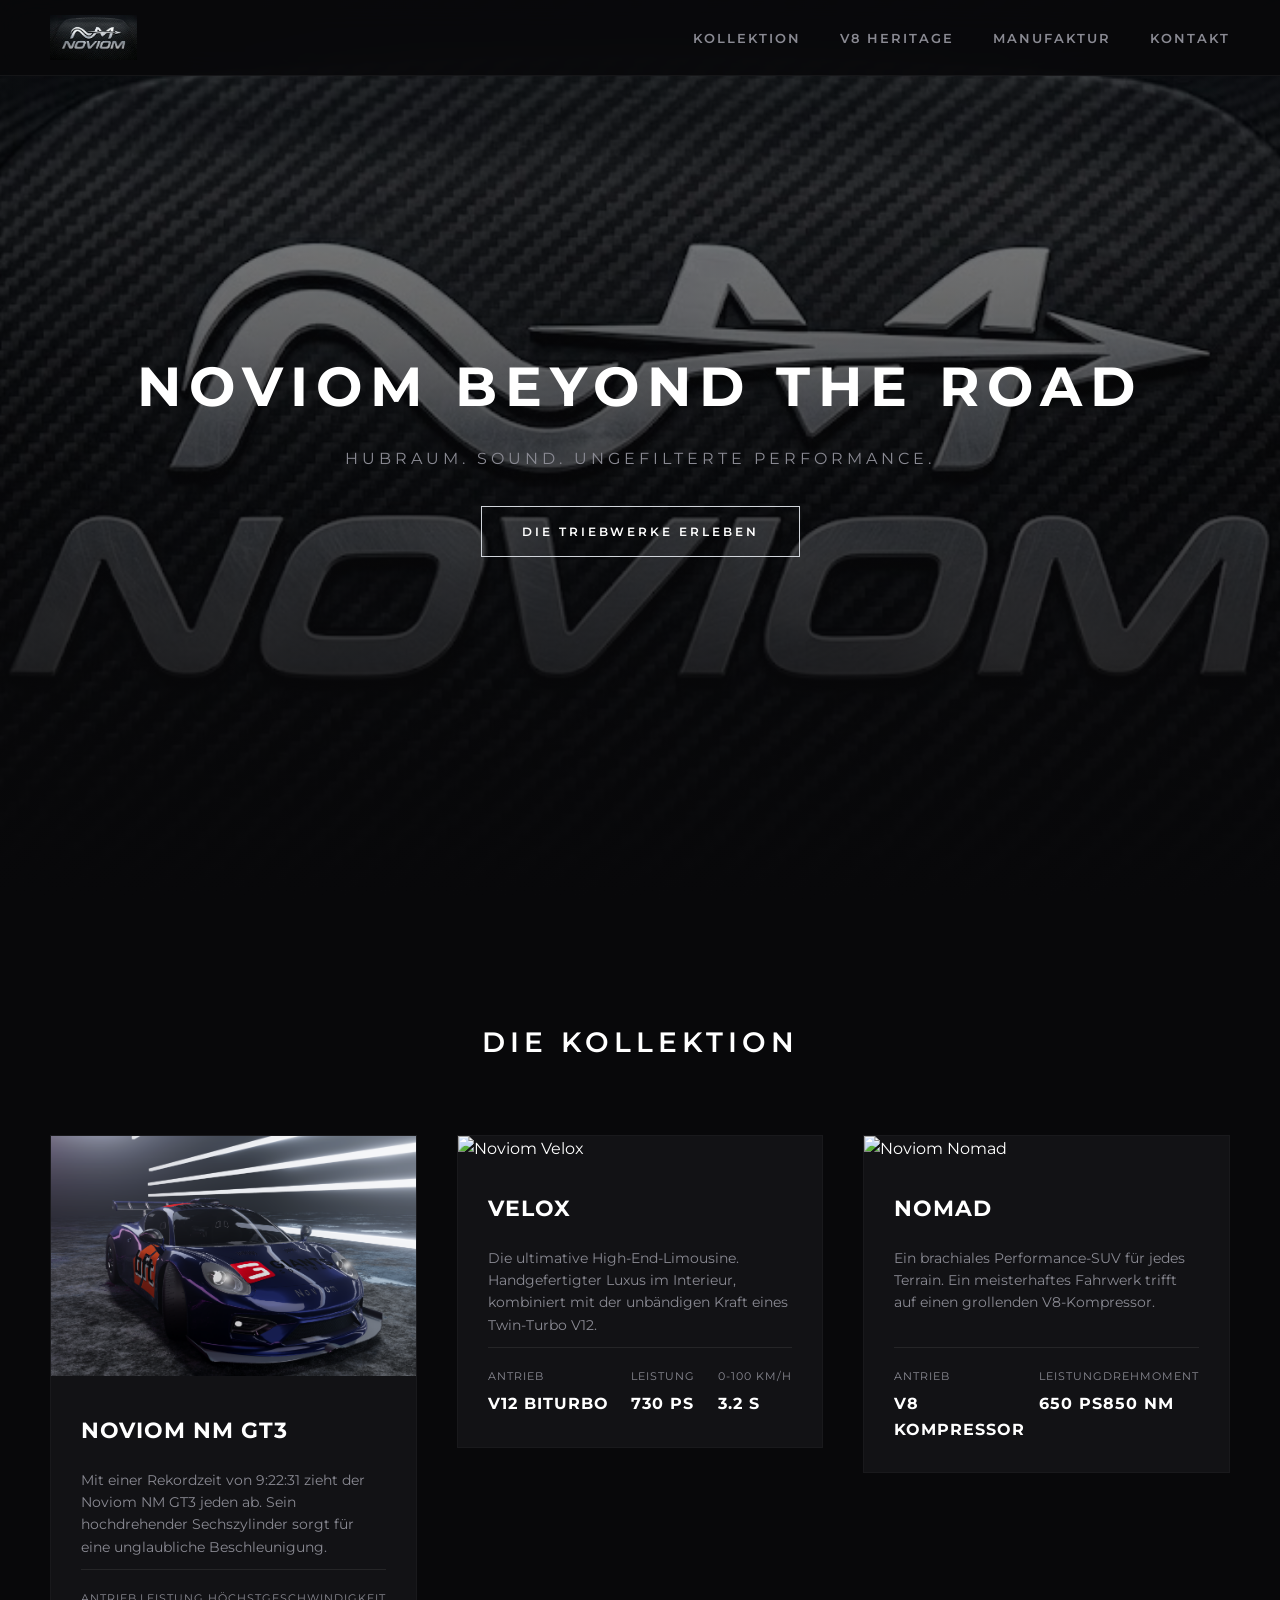
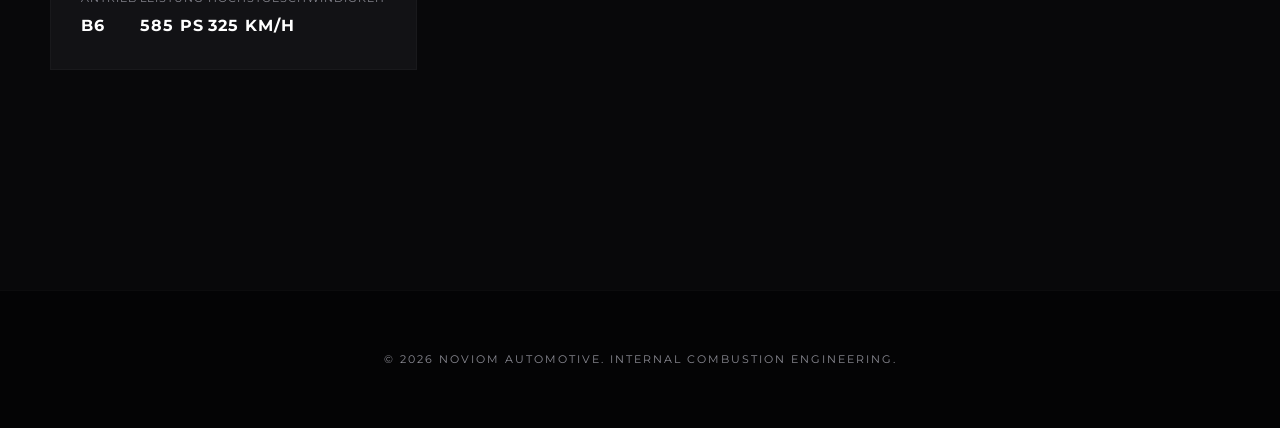
==== index.html @ a13ab5e5 "Rename Noviom.html to index.html" ====
<!DOCTYPE html>
<html lang="de">
<head>
    <meta charset="UTF-8">
    <meta name="viewport" content="width=device-width, initial-scale=1.0">
    <title>NOVIOM | High-Performance Automotive</title>
    <link rel="stylesheet" href="style.css">
    <link href="https://fonts.googleapis.com/css2?family=Montserrat:wght@300;400;600;700&display=swap" rel="stylesheet">
</head>
<body>

    <header>
        <a href="#" class="logo-container">
            <img src="logo.jfif" alt="NOVIOM">
        </a>
        <nav>
            <a href="#kollektion">Kollektion</a>
            <a href="#v8-heritage">V8 Heritage</a>
            <a href="#manufaktur">Manufaktur</a>
            <a href="#kontakt">Kontakt</a>
        </nav>
    </header>

    <section class="hero">
        <h1>NOVIOM BEYOND THE ROAD</h1>
        <p>Hubraum. Sound. Ungefilterte Performance.</p>
        <a href="#kollektion" class="btn-metal">Die Triebwerke Erleben</a>
    </section>

    <section class="collection" id="kollektion">
        <h2 class="section-title">Die Kollektion</h2>
        
        <div class="grid">
            <a href="nm-gt3.html" class="car-card-link">
                <div class="car-card">
                    <img src="screenshot_2026-05-17_21-09-21.png" alt="Noviom NM GT3" class="car-img">
                    <div class="car-info">
                        <h3>NOVIOM NM GT3</h3>
                        <p>Mit einer Rekordzeit von 9:22:31 zieht der Noviom NM GT3 jeden ab. Sein hochdrehender Sechszylinder sorgt für eine unglaubliche Beschleunigung.</p>
                        <div class="car-specs">
                            <span>Antrieb<strong>B6</strong></span>
                            <span>Leistung<strong>585 PS</strong></span>
                            <span>Höchstgeschwindigkeit<strong>325 km/h</strong></span>
                        </div>
                    </div>
                </div>
            </a>

            <a href="velox.html" class="car-card-link">
                <div class="car-card">
                    <img src="https://images.unsplash.com/photo-1555215695-3004980ad54e?auto=format&fit=crop&w=600&q=80" alt="Noviom Velox" class="car-img">
                    <div class="car-info">
                        <h3>VELOX</h3>
                        <p>Die ultimative High-End-Limousine. Handgefertigter Luxus im Interieur, kombiniert mit der unbändigen Kraft eines Twin-Turbo V12.</p>
                        <div class="car-specs">
                            <span>Antrieb<strong>V12 Biturbo</strong></span>
                            <span>Leistung<strong>730 PS</strong></span>
                            <span>0-100 km/h<strong>3.2 s</strong></span>
                        </div>
                    </div>
                </div>
            </a>

            <a href="nomad.html" class="car-card-link">
                <div class="car-card">
                    <img src="https://images.unsplash.com/photo-1533473359331-0135ef1b58bf?auto=format&fit=crop&w=600&q=80" alt="Noviom Nomad" class="car-img">
                    <div class="car-info">
                        <h3>NOMAD</h3>
                        <p>Ein brachiales Performance-SUV für jedes Terrain. Ein meisterhaftes Fahrwerk trifft auf einen grollenden V8-Kompressor.</p>
                        <div class="car-specs">
                            <span>Antrieb<strong>V8 Kompressor</strong></span>
                            <span>Leistung<strong>650 PS</strong></span>
                            <span>Drehmoment<strong>850 Nm</strong></span>
                        </div>
                    </div>
                </div>
            </a>
        </div>
    </section>

    <footer>
        <p>&copy; 2026 NOVIOM AUTOMOTIVE. INTERNAL COMBUSTION ENGINEERING.</p>
    </footer>

</body>
</html>
---- style.css ----
/* RESET & CORES */
* {
    margin: 0;
    padding: 0;
    box-sizing: border-box;
    font-family: 'Montserrat', 'Segoe UI', sans-serif;
}

:root {
    --bg-dark: #08080a;
    --carbon-gray: #121215;
    --metal-silver: #d1d5db;
    --text-light: #ffffff;
    --text-muted: #8a8a93;
}

body {
    background-color: var(--bg-dark);
    color: var(--text-light);
    line-height: 1.6;
    overflow-x: hidden;
}

/* NAVIGATION */
header {
    position: fixed;
    top: 0;
    width: 100%;
    padding: 15px 50px;
    display: flex;
    justify-content: space-between;
    align-items: center;
    background: rgba(8, 8, 10, 0.9);
    backdrop-filter: blur(15px);
    z-index: 1000;
    border-bottom: 1px solid rgba(255, 255, 255, 0.05);
}

.logo-container img {
    height: 45px;
    display: block;
}

nav a {
    color: var(--text-muted);
    text-decoration: none;
    margin-left: 35px;
    font-size: 13px;
    font-weight: 600;
    letter-spacing: 2px;
    text-transform: uppercase;
    transition: color 0.3s;
}

nav a:hover {
    color: var(--text-light);
}

/* HERO */
.hero {
    height: 100vh;
    display: flex;
    flex-direction: column;
    justify-content: center;
    align-items: center;
    text-align: center;
    background: linear-gradient(rgba(8, 8, 10, 0.4), var(--bg-dark)), 
                url(logo.jfif) no-repeat center center/cover;
    padding: 20px;
}

.hero h1 {
    font-size: 55px;
    font-weight: 700;
    letter-spacing: 8px;
    margin-bottom: 15px;
    text-transform: uppercase;
}

.hero p {
    font-size: 16px;
    color: var(--text-muted);
    letter-spacing: 4px;
    margin-bottom: 35px;
    text-transform: uppercase;
}

.btn-metal {
    display: inline-block;
    padding: 15px 40px;
    border: 1px solid var(--metal-silver);
    color: var(--text-light);
    text-decoration: none;
    text-transform: uppercase;
    font-size: 12px;
    font-weight: 600;
    letter-spacing: 3px;
    transition: all 0.4s ease;
}

.btn-metal:hover {
    background-color: var(--text-light);
    color: #000;
    box-shadow: 0 0 25px rgba(255, 255, 255, 0.2);
}

/* CAR LINKS & CARDS */
.car-card-link {
    text-decoration: none;
    color: inherit;
    display: block;
}

.collection {
    padding: 120px 50px;
    max-width: 1400px;
    margin: 0 auto;
}

.section-title {
    font-size: 28px;
    font-weight: 600;
    letter-spacing: 5px;
    text-align: center;
    margin-bottom: 70px;
    text-transform: uppercase;
}

.grid {
    display: grid;
    grid-template-columns: repeat(auto-fit, minmax(320px, 1fr));
    gap: 40px;
}

.car-card {
    background-color: var(--carbon-gray);
    border: 1px solid rgba(255, 255, 255, 0.03);
    overflow: hidden;
    transition: transform 0.3s, border-color 0.3s;
    text-align: left; /* Linksbündig laut Vorlage */
}

.car-card-link:hover .car-card {
    transform: translateY(-5px);
    border-color: rgba(255, 255, 255, 0.15);
}

.car-img {
    width: 100%;
    height: 240px;
    object-fit: cover;
}

.car-info {
    padding: 30px;
}

.car-info h3 {
    font-size: 22px;
    font-weight: 700;
    margin-bottom: 20px;
    letter-spacing: 1px;
    text-transform: uppercase;
}

.car-info p {
    color: var(--text-muted);
    font-size: 14px;
    line-height: 1.6;
    margin-bottom: 30px;
    height: 70px; /* Hält Boxen auf gleicher Höhe */
}

.car-specs {
    display: flex;
    justify-content: space-between;
    border-top: 1px solid rgba(255, 255, 255, 0.08);
    padding-top: 20px;
    font-size: 11px;
    color: var(--text-muted);
    text-transform: uppercase;
    letter-spacing: 1px;
}

.car-specs span strong {
    color: var(--text-light);
    display: block;
    font-size: 16px;
    margin-top: 6px;
    font-weight: 700;
}

/* STRUKTUR FÜR DIE EINZELSEITEN */
.detail-page {
    padding-top: 120px;
    max-width: 1200px;
    margin: 0 auto;
    padding-left: 20px;
    padding-right: 20px;
}

.back-btn {
    display: inline-block;
    margin-bottom: 30px;
    color: var(--text-muted);
    text-decoration: none;
    font-size: 12px;
    text-transform: uppercase;
    letter-spacing: 2px;
}

.back-btn:hover {
    color: var(--text-light);
}

.detail-wrapper {
    display: grid;
    grid-template-columns: 1fr 1fr;
    gap: 50px;
    margin-top: 20px;
}

.detail-img {
    width: 100%;
    border-radius: 4px;
    border: 1px solid rgba(255, 255, 255, 0.05);
}

.detail-info h1 {
    font-size: 42px;
    letter-spacing: 2px;
    margin-bottom: 20px;
}

/* FOOTER */
footer {
    background-color: #040405;
    padding: 60px 20px;
    text-align: center;
    border-top: 1px solid rgba(255, 255, 255, 0.03);
    color: var(--text-muted);
    font-size: 11px;
    letter-spacing: 2px;
    text-transform: uppercase;
    margin-top: 100px;
}

@media (max-width: 768px) {
    .detail-wrapper {
        grid-template-columns: 1fr;
    }
    header { padding: 20px; flex-direction: column; gap: 20px; }
    nav a { margin: 0 12px; font-size: 11px; }
    .hero h1 { font-size: 36px; }
    .collection { padding: 70px 20px; }
}
/* DESIGN FÜR TECHNISCHE DATENBLÄTTER (EINZELSEITEN) */
.specs-table {
    width: 100%;
    border-collapse: collapse;
    margin-top: 30px;
    font-size: 14px;
}

.specs-table tr {
    border-bottom: 1px solid rgba(255, 255, 255, 0.05);
}

.specs-table td {
    padding: 12px 0;
    vertical-align: top;
}

.specs-table td:first-child {
    color: var(--text-muted);
    text-transform: uppercase;
    letter-spacing: 1px;
    font-size: 12px;
    width: 40%;
}

.specs-table td:last-child {
    color: var(--text-light);
    font-weight: 600;
}

.performance-badge-container {
    display: grid;
    grid-template-columns: repeat(3, 1fr);
    gap: 15px;
    margin: 25px 0;
}

.perf-badge {
    background: rgba(255, 255, 255, 0.02);
    border: 1px solid rgba(255, 255, 255, 0.05);
    padding: 15px;
    text-align: center;
    border-radius: 4px;
}

.perf-badge span {
    display: block;
    font-size: 11px;
    color: var(--text-muted);
    text-transform: uppercase;
    letter-spacing: 1px;
    margin-bottom: 5px;
}

.perf-badge strong {
    font-size: 20px;
    color: var(--text-light);
    font-weight: 700;
}

.price-tag {
    font-size: 24px;
    font-weight: 700;
    color: var(--text-light);
    margin-top: 20px;
    border-top: 1px solid rgba(255, 255, 255, 0.1);
    padding-top: 20px;
}

.price-tag span {
    font-size: 12px;
    color: var(--text-muted);
    display: block;
    text-transform: uppercase;
    letter-spacing: 1px;
    font-weight: normal;
    margin-bottom: 5px;
}
/* DESIGN FÜR DEN INTERAKTIVEN KONFIGURATOR */
.configurator-section {
    margin-top: 30px;
}

.config-group {
    margin-bottom: 25px;
    border-bottom: 1px solid rgba(255, 255, 255, 0.05);
    padding-bottom: 20px;
}

.config-group h3 {
    font-size: 13px;
    text-transform: uppercase;
    letter-spacing: 2px;
    color: var(--text-muted);
    margin-bottom: 15px;
}

/* Option Cards */
.option-label {
    display: flex;
    justify-content: space-between;
    align-items: center;
    background: rgba(255, 255, 255, 0.02);
    border: 1px solid rgba(255, 255, 255, 0.05);
    padding: 15px 20px;
    margin-bottom: 10px;
    border-radius: 4px;
    cursor: pointer;
    transition: all 0.2s ease;
}

.option-label:hover {
    border-color: rgba(255, 255, 255, 0.2);
    background: rgba(255, 255, 255, 0.04);
}

/* Verstecke den echten Radio/Checkbox, nutze die Card als Button */
.option-input {
    display: none;
}

.option-input:checked + .option-label {
    border-color: var(--text-light);
    background: rgba(255, 255, 255, 0.08);
    box-shadow: 0 0 15px rgba(255, 255, 255, 0.05);
}

.option-details {
    display: flex;
    flex-direction: column;
}

.option-title {
    font-size: 15px;
    font-weight: 600;
    color: var(--text-light);
}

.option-desc {
    font-size: 12px;
    color: var(--text-muted);
    margin-top: 2px;
}

.option-price {
    font-size: 14px;
    font-weight: 700;
    color: var(--text-light);
}

/* Live-Preisbox */
.live-price-container {
    background: var(--carbon-gray);
    border: 1px solid rgba(255, 255, 255, 0.1);
    padding: 25px;
    border-radius: 4px;
    margin-top: 35px;
    display: flex;
    justify-content: space-between;
    align-items: center;
}

.price-meta span {
    font-size: 11px;
    color: var(--text-muted);
    text-transform: uppercase;
    letter-spacing: 2px;
    display: block;
}

.price-meta strong {
    font-size: 28px;
    font-weight: 700;
    color: var(--text-light);
    display: block;
    margin-top: 5px;
}
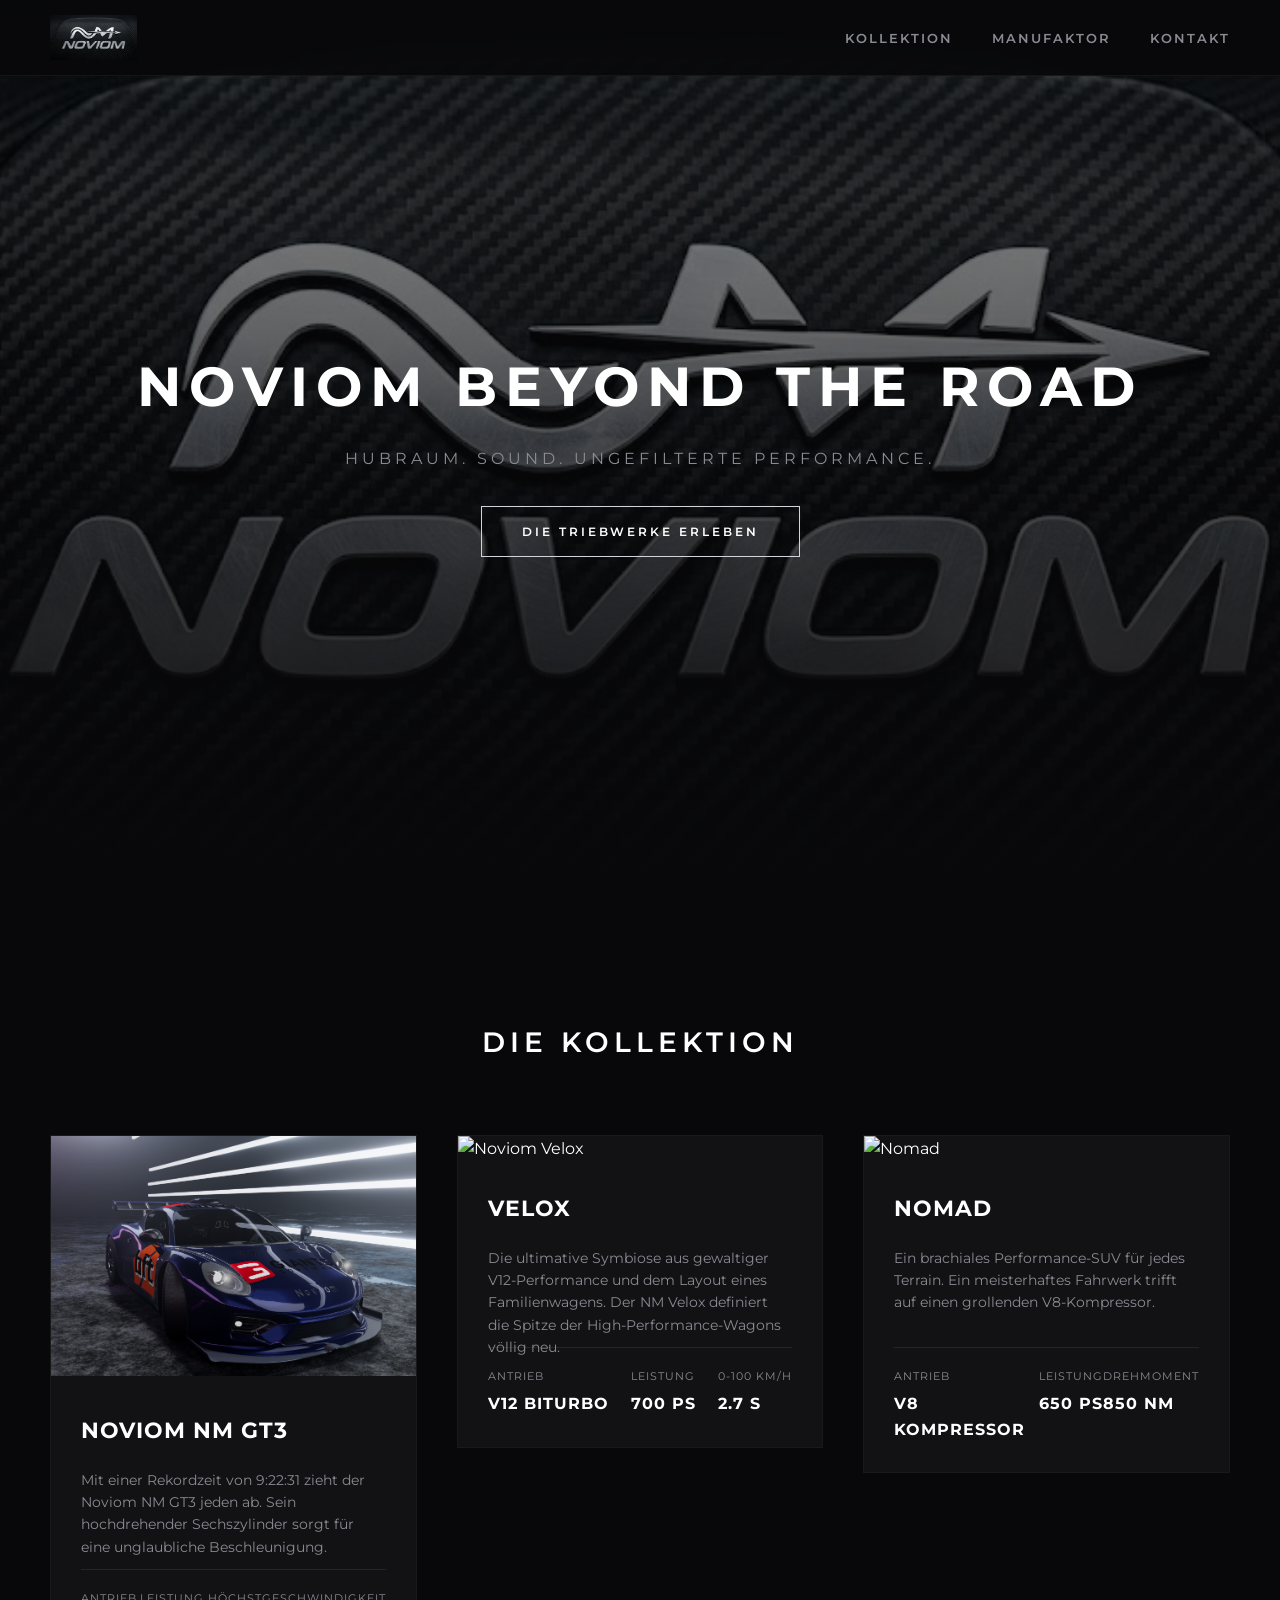
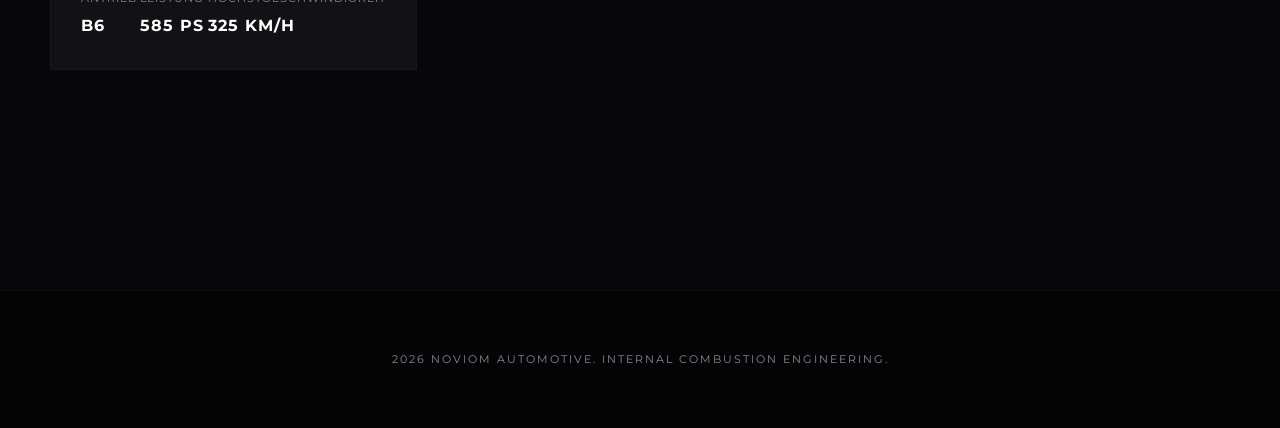
==== commit 53d34f96: "Update index.html Added new Car" ====
--- a/index.html
+++ b/index.html
@@ -15,9 +15,8 @@
         </a>
         <nav>
             <a href="#kollektion">Kollektion</a>
-            <a href="#v8-heritage">V8 Heritage</a>
-            <a href="#manufaktur">Manufaktur</a>
-            <a href="#kontakt">Kontakt</a>
+            <a href=Manufaktor.html>Manufaktor</a>
+            <a href="Manufaktor.html">Kontakt</a>
         </nav>
     </header>
 
@@ -48,14 +47,15 @@
 
             <a href="velox.html" class="car-card-link">
                 <div class="car-card">
-                    <img src="https://images.unsplash.com/photo-1555215695-3004980ad54e?auto=format&fit=crop&w=600&q=80" alt="Noviom Velox" class="car-img">
+                    <img src="screenshot_2026-05-18_20-14-30.png" alt="Noviom Velox" class="car-img">
                     <div class="car-info">
                         <h3>VELOX</h3>
-                        <p>Die ultimative High-End-Limousine. Handgefertigter Luxus im Interieur, kombiniert mit der unbändigen Kraft eines Twin-Turbo V12.</p>
+                        <p>Die ultimative Symbiose aus gewaltiger V12-Performance und dem Layout eines Familienwagens.
+                            Der NM Velox definiert die Spitze der High-Performance-Wagons völlig neu.</p>
                         <div class="car-specs">
                             <span>Antrieb<strong>V12 Biturbo</strong></span>
-                            <span>Leistung<strong>730 PS</strong></span>
-                            <span>0-100 km/h<strong>3.2 s</strong></span>
+                            <span>Leistung<strong>700 PS</strong></span>
+                            <span>0-100 km/h<strong>2.7 s</strong></span>
                         </div>
                     </div>
                 </div>
@@ -63,7 +63,7 @@
 
             <a href="nomad.html" class="car-card-link">
                 <div class="car-card">
-                    <img src="https://images.unsplash.com/photo-1533473359331-0135ef1b58bf?auto=format&fit=crop&w=600&q=80" alt="Noviom Nomad" class="car-img">
+                    <img src="" alt="Nomad" class="car-img">
                     <div class="car-info">
                         <h3>NOMAD</h3>
                         <p>Ein brachiales Performance-SUV für jedes Terrain. Ein meisterhaftes Fahrwerk trifft auf einen grollenden V8-Kompressor.</p>
@@ -79,7 +79,7 @@
     </section>
 
     <footer>
-        <p>&copy; 2026 NOVIOM AUTOMOTIVE. INTERNAL COMBUSTION ENGINEERING.</p>
+        <p>2026 NOVIOM AUTOMOTIVE. INTERNAL COMBUSTION ENGINEERING.</p>
     </footer>
 
 </body>
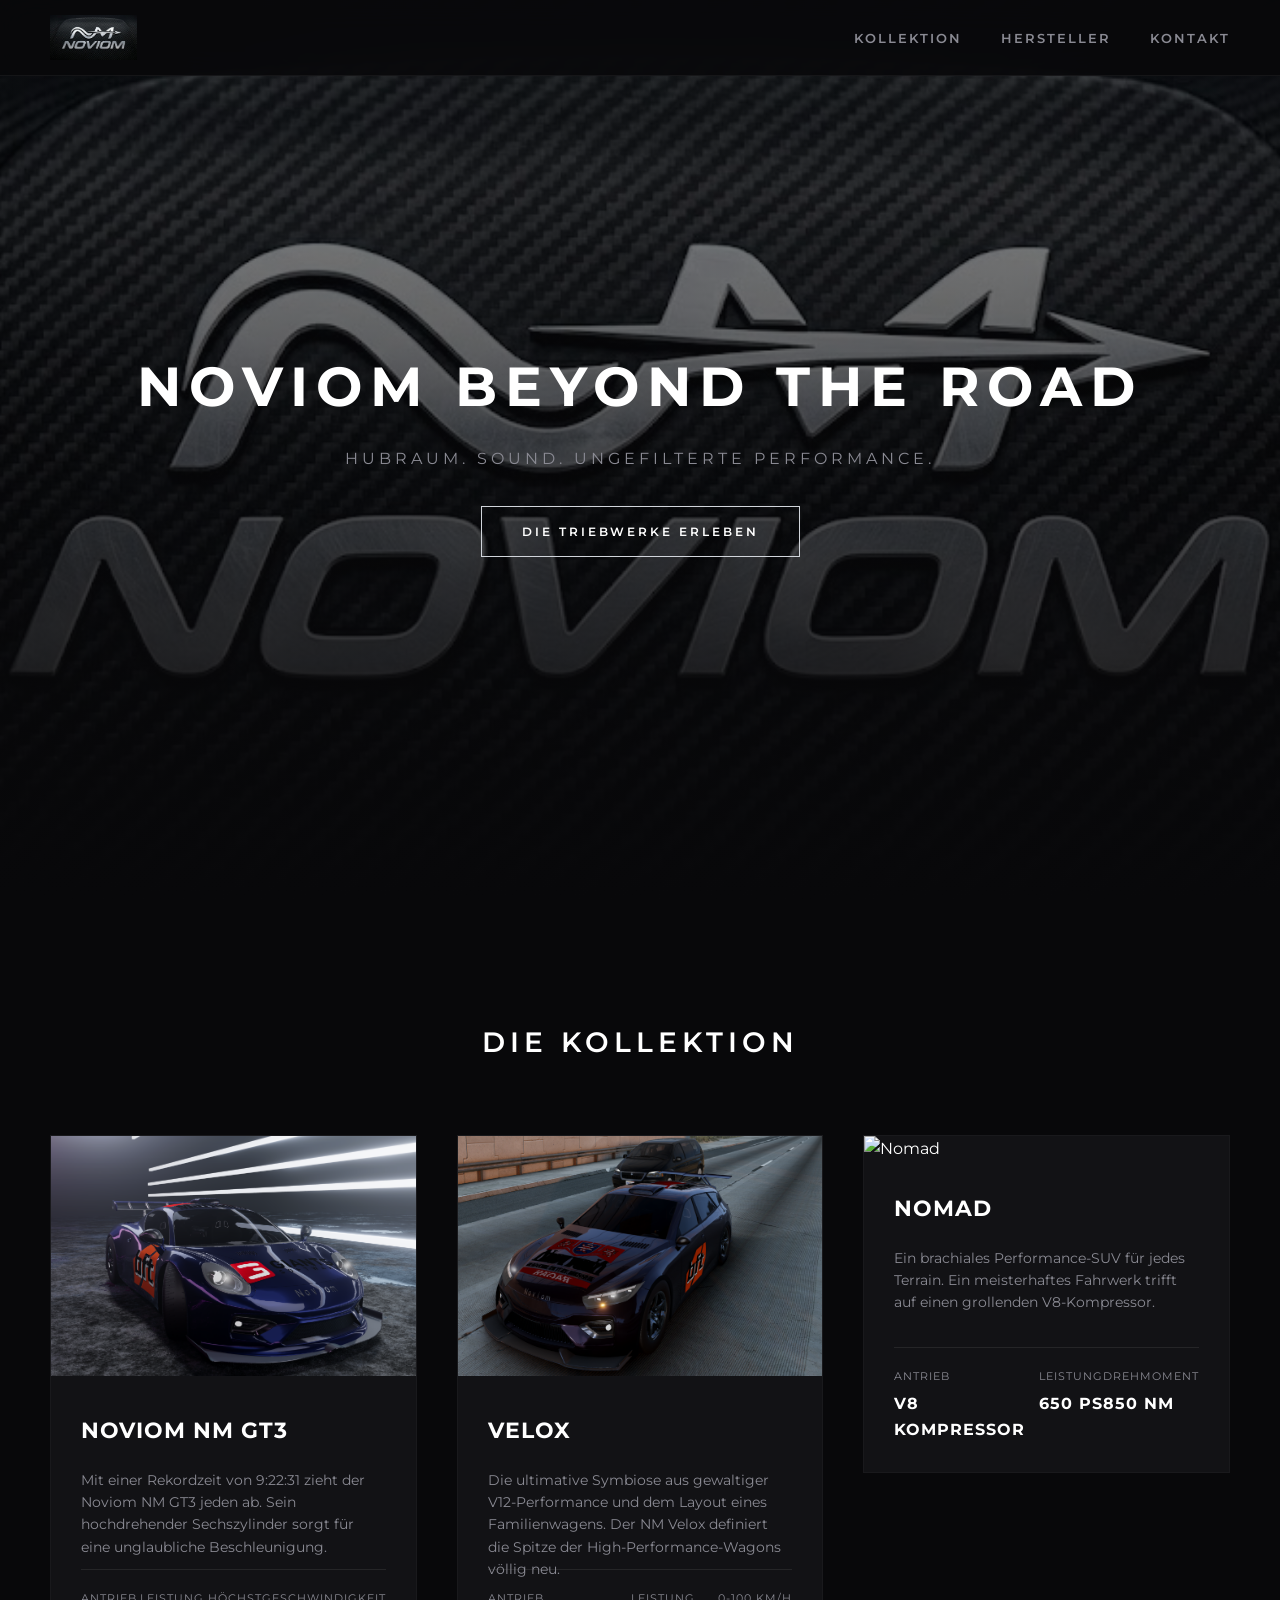
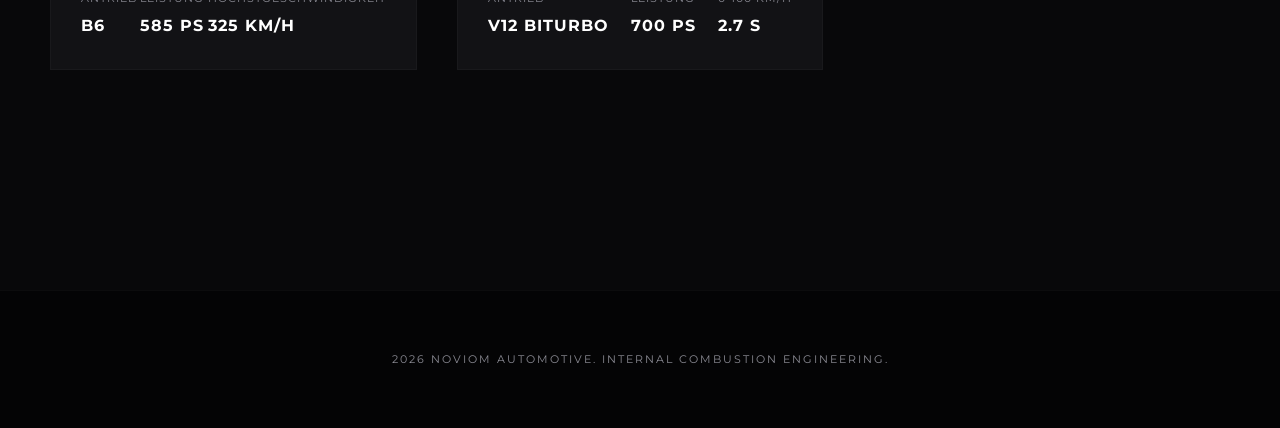
==== commit 35c4b458: "Update index.html" ====
--- a/index.html
+++ b/index.html
@@ -15,7 +15,7 @@
         </a>
         <nav>
             <a href="#kollektion">Kollektion</a>
-            <a href=Manufaktor.html>Manufaktor</a>
+            <a href=Manufaktor.html>Hersteller</a>
             <a href="Manufaktor.html">Kontakt</a>
         </nav>
     </header>
